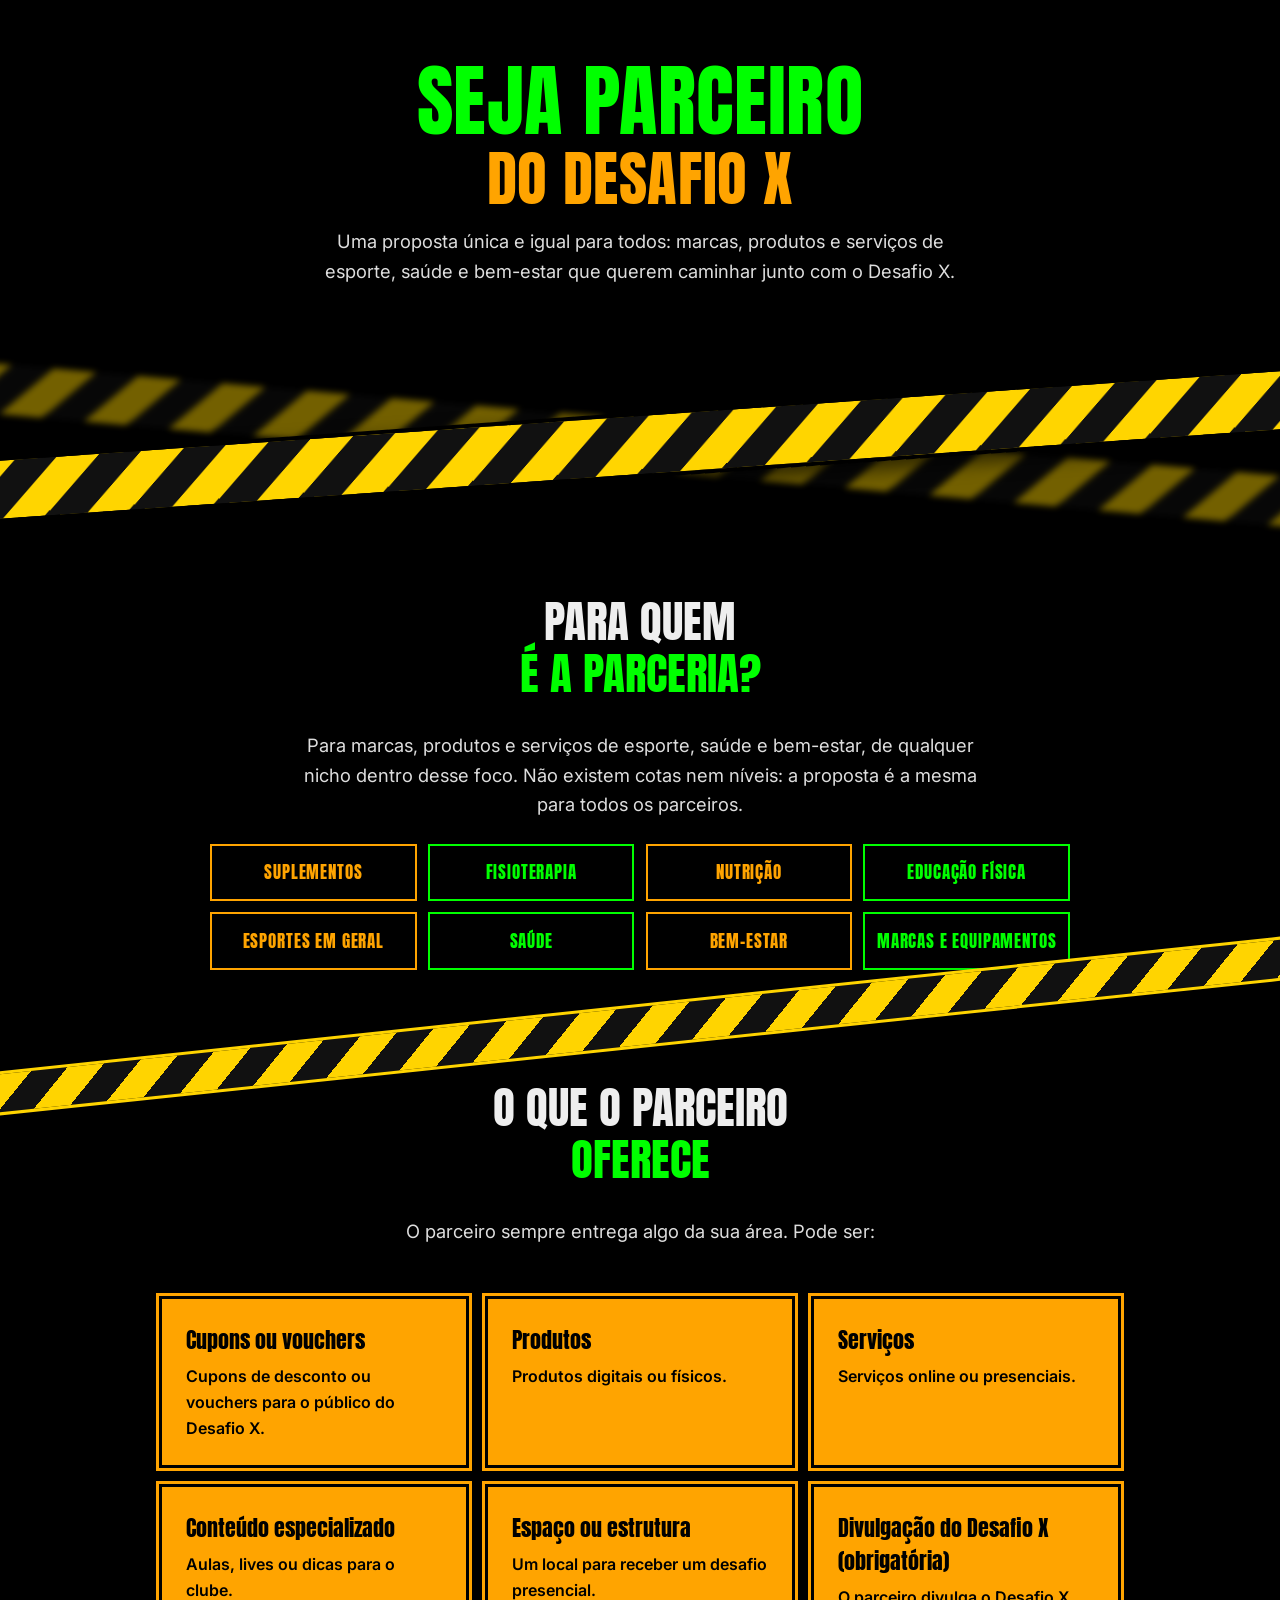
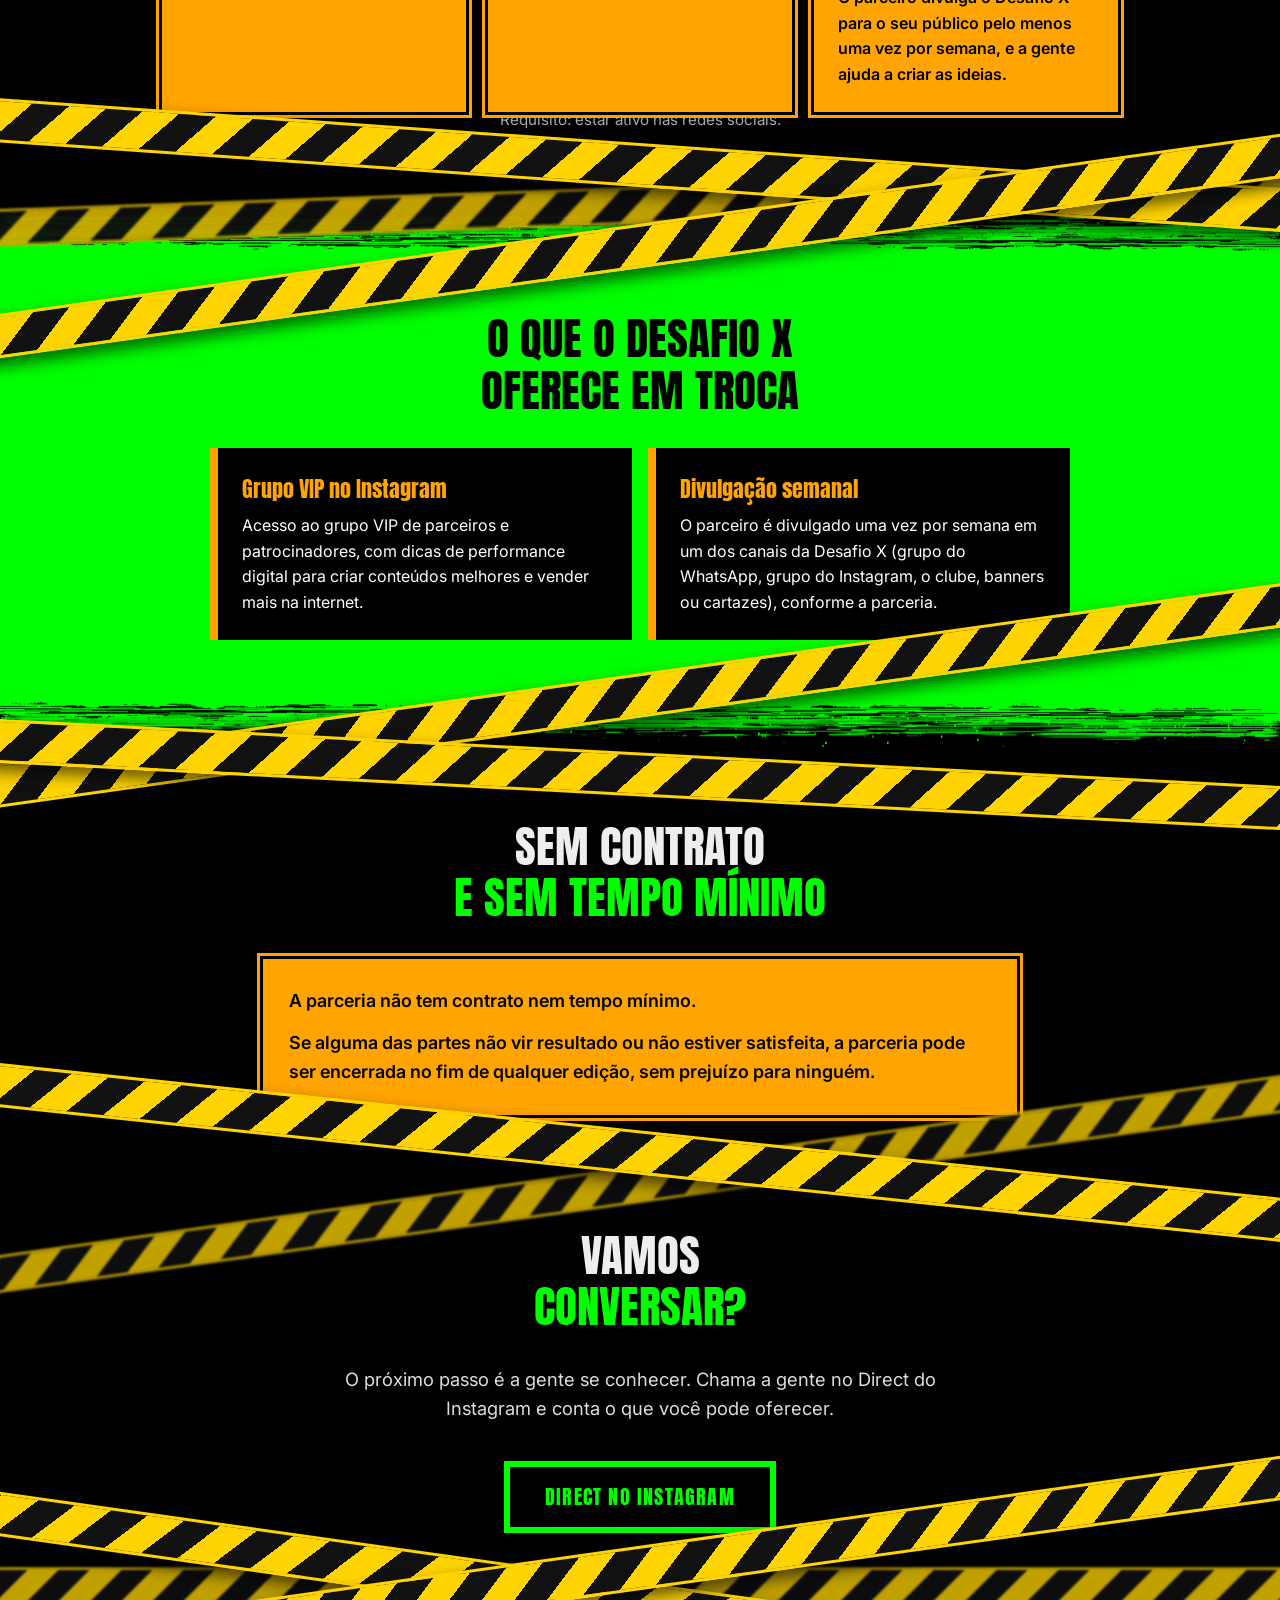
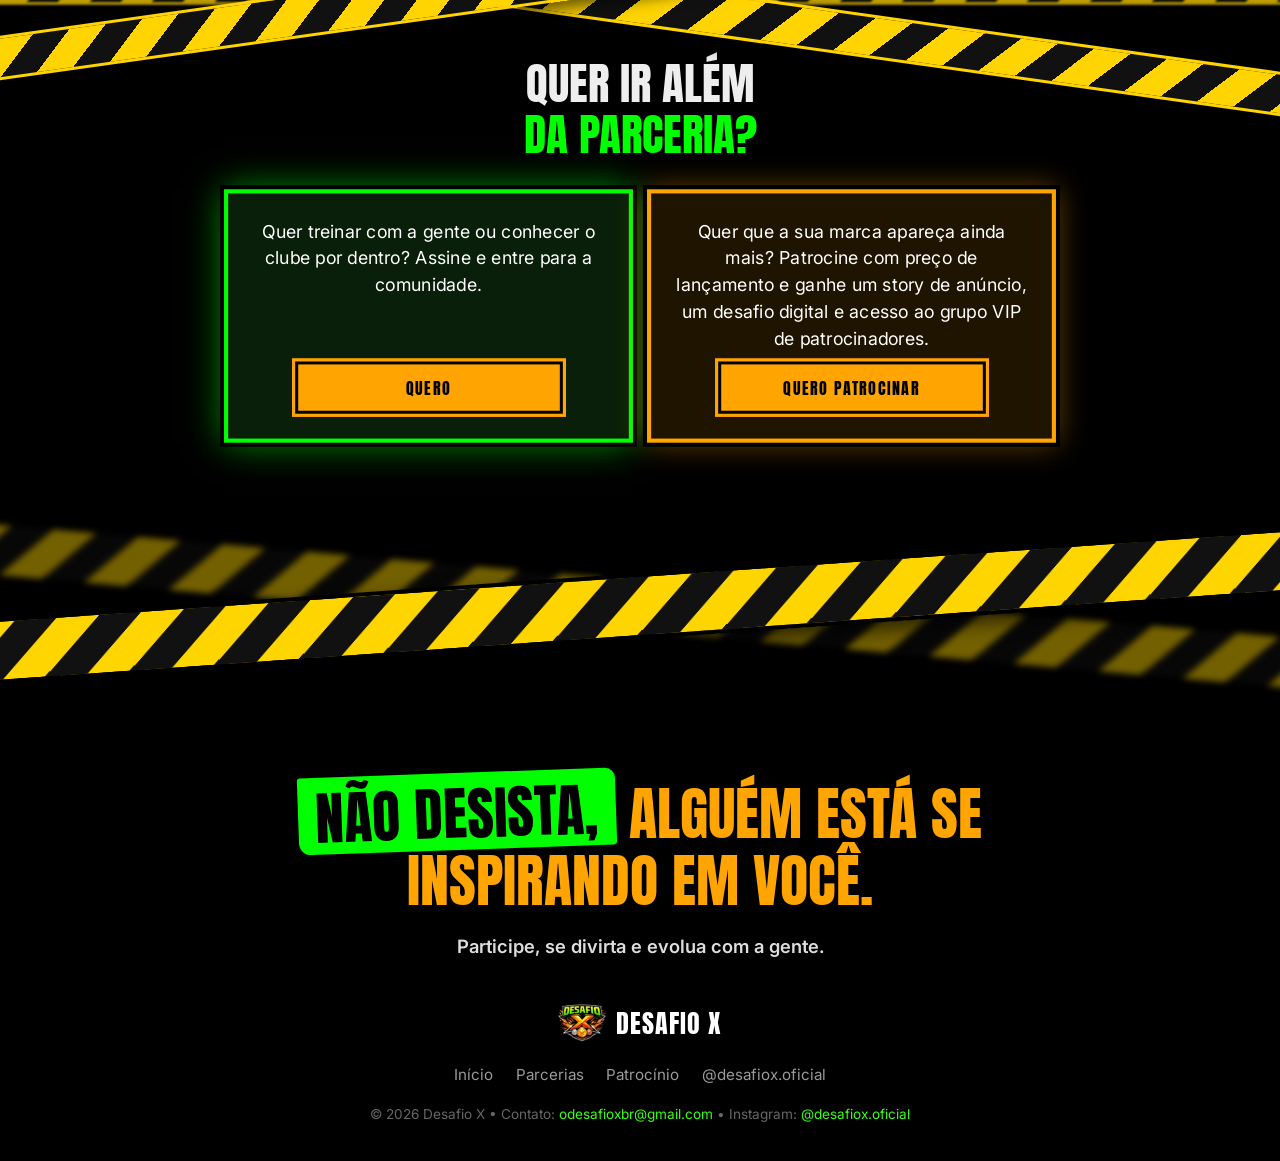
==== parcerias.html @ 212e73de "Replace the Desafio X site with the approved hub. Swap the landing page, parcerias, patrocinio, blog" ====
<!doctype html>
<html lang="pt-BR" class="js">
<head>
<meta charset="utf-8">
<meta name="viewport" content="width=device-width,initial-scale=1">
<title>Parcerias — Desafio X</title>
  <meta name="robots" content="noindex, nofollow">
  <link rel="icon" type="image/png" href="assets/favicon.png">
  <link rel="icon" href="favicon.ico" sizes="any">
  <link rel="apple-touch-icon" href="assets/apple-touch-icon.png">
<meta name="description" content="Seja parceiro do Desafio X: marcas, produtos e serviços de esporte, saúde e bem-estar. Sem contrato e sem tempo mínimo.">
<meta property="og:title" content="Parcerias — Desafio X"><meta property="og:image" content="assets/clube-desafio-x.webp">
<meta name="theme-color" content="#000000">
<link rel="preconnect" href="https://fonts.googleapis.com"><link rel="preconnect" href="https://fonts.gstatic.com" crossorigin>
<link href="https://fonts.googleapis.com/css2?family=Anton&family=Inter:wght@400;600;800&display=swap" rel="stylesheet">
<link rel="stylesheet" href="css/style.css?v=100">
<style>
.pc-lead{font-size:1.15rem;max-width:680px;margin:0 auto 1.5rem;color:#ddd}
.pc-tags{display:grid;grid-template-columns:repeat(4,1fr);gap:.7rem;margin:1.5rem auto 0;max-width:860px;list-style:none;padding:0}@media(max-width:700px){.pc-tags{grid-template-columns:repeat(2,1fr)}}
.pc-tags li{font:400 1.05rem/1 Anton,Impact,sans-serif;text-transform:uppercase;letter-spacing:.05em;display:flex;align-items:center;justify-content:center;text-align:center;height:3.6rem;padding:0 .5rem;border:2px solid var(--o);color:var(--o)}
.pc-tags li:nth-child(even){border-color:var(--g);color:var(--g)}
.features .card p{color:#ddd}
.blk .features .card{background:#000;border:0;border-left:8px solid var(--o)}
.blk .features .card h3{color:var(--o)}.blk .features .card p{color:#fff}

.pc-box{max-width:760px;margin:0 auto;border:3px solid #000;outline:3px solid #ffa400;background:#ffa400;color:#000;font-weight:600;padding:1.8rem 1.6rem;font-size:1.12rem;text-align:left}
.pc-box p+p{margin-top:.8rem}
.pc-contato{display:flex;flex-wrap:wrap;justify-content:center;gap:1rem}
.btn.alt{background:#000;color:var(--g);outline-color:var(--g);border-color:var(--g)}
.btn.alt:hover{background:var(--g);color:#000}
.pc-mail{margin-top:1rem;color:#ccc}
.escolha.dois{grid-template-columns:repeat(2,1fr);max-width:820px;align-items:stretch;gap:1.6rem}
.escolha.dois .esc{height:100%;box-sizing:border-box}
.escolha.dois .esc:not(.destaque){border:4px solid var(--g);background:#0a1f0a;box-shadow:0 0 0 4px #000,0 0 34px rgba(0,255,0,.6);transform:scale(1.03)}
.esc p{color:#fff!important;font-size:1.08rem!important;line-height:1.5}
.esc.destaque{border:4px solid var(--o);background:#1f1400;box-shadow:0 0 0 4px #000,0 0 28px rgba(255,164,0,.45);transform:scale(1.03)}
@media(max-width:800px){.escolha.dois{grid-template-columns:1fr;grid-auto-rows:1fr}.escolha.dois .esc,.esc.destaque{transform:none}}
#parceiro .card{background:#ffa400;border:3px solid #000;outline:3px solid #ffa400}#parceiro .card h3{color:#000}#parceiro .card p{color:#000!important;font-weight:600}
.pc-req{margin-top:1.2rem;color:#aaa;font-size:.95rem}
.features.two{max-width:860px;margin:0 auto}
</style>
</head>
<body>

<main id="topo">
<section class="hero">
  <h1><span class="spray">Seja parceiro</span> <em>do Desafio X</em></h1>
  <p class="pc-lead">Uma proposta única e igual para todos: marcas, produtos e serviços de esporte, saúde e bem-estar que querem caminhar junto com o Desafio X.</p>
</section>

<div class="ribbons" aria-hidden="true">
  <div class="rib back"><div class="rib-track"></div></div>
  <div class="rib front"><div class="rib-track"></div></div>
</div>

<section id="para-quem" class="sec">
  <h2 class="graf">Para quem <b>é a parceria?</b></h2>
  <p class="pc-lead">Para marcas, produtos e serviços de esporte, saúde e bem-estar, de qualquer nicho dentro desse foco. Não existem cotas nem níveis: a proposta é a mesma para todos os parceiros.</p>
  <ul class="pc-tags"><li>Suplementos</li><li>Fisioterapia</li><li>Nutrição</li><li>Educação física</li><li>Esportes em geral</li><li>Saúde</li><li>Bem-estar</li><li>Marcas e equipamentos</li></ul>
</section>

<div class="seam s1" aria-hidden="true"><span class="tp f a"></span></div>

<section id="parceiro" class="sec">
  <h2 class="graf">O que o parceiro <b>oferece</b></h2>
  <p class="pc-lead">O parceiro sempre entrega algo da sua área. Pode ser:</p>
  <div class="features rev">
    <div class="card"><h3>Cupons ou vouchers</h3><p>Cupons de desconto ou vouchers para o público do Desafio X.</p></div>
    <div class="card"><h3>Produtos</h3><p>Produtos digitais ou físicos.</p></div>
    <div class="card"><h3>Serviços</h3><p>Serviços online ou presenciais.</p></div>
    <div class="card"><h3>Conteúdo especializado</h3><p>Aulas, lives ou dicas para o clube.</p></div>
    <div class="card"><h3>Espaço ou estrutura</h3><p>Um local para receber um desafio presencial.</p></div>
    <div class="card"><h3>Divulgação do Desafio X (obrigatória)</h3><p>O parceiro divulga o Desafio X para o seu público pelo menos uma vez por semana, e a gente ajuda a criar as ideias.</p></div>
  </div>
  <p class="pc-req">Requisito: estar ativo nas redes sociais.</p>
</section>

<div class="seam s2" aria-hidden="true"><span class="tp k c"></span><span class="tp f a"></span><span class="tp f b"></span></div>

<div class="blk blk-green">
<img class="brush" src="assets/pincel-verde-topo.webp" alt="" aria-hidden="true" width="2400" height="90">
<div class="blk-in"><section id="desafiox" class="sec">
  <h2 class="graf">O que o Desafio X <b>oferece em troca</b></h2>
  <div class="features two">
    <div class="card"><h3>Grupo VIP no Instagram</h3><p>Acesso ao grupo VIP de parceiros e patrocinadores, com dicas de performance digital para criar conteúdos melhores e vender mais na internet.</p></div>
    <div class="card"><h3>Divulgação semanal</h3><p>O parceiro é divulgado uma vez por semana em um dos canais da Desafio X (grupo do WhatsApp, grupo do Instagram, o clube, banners ou cartazes), conforme a parceria.</p></div>
  </div>
</section></div>
<img class="brush bot" src="assets/pincel-verde-base.webp" alt="" aria-hidden="true" width="2400" height="90">
</div>

<div class="seam s3" aria-hidden="true"><span class="tp f a"></span><span class="tp f b"></span></div>

<section id="duracao" class="sec">
  <h2 class="graf">Sem contrato <b>e sem tempo mínimo</b></h2>
  <div class="pc-box">
    <p>A parceria não tem contrato nem tempo mínimo.</p>
    <p>Se alguma das partes não vir resultado ou não estiver satisfeita, a parceria pode ser encerrada no fim de qualquer edição, sem prejuízo para ninguém.</p>
  </div>
</section>

<div class="seam s4" aria-hidden="true"><span class="tp k a"></span><span class="tp f a"></span></div>

<section id="contato" class="sec">
  <h2 class="graf">Vamos <b>conversar?</b></h2>
  <p class="pc-lead">O próximo passo é a gente se conhecer. Chama a gente no Direct do Instagram e conta o que você pode oferecer.</p>
  <div class="pc-contato">
    <a class="btn alt" href="https://instagram.com/desafiox.oficial" target="_blank" rel="noopener">Direct no Instagram</a>
  </div>
</section>

<div class="seam s5" aria-hidden="true"><span class="tp f a"></span><span class="tp f b"></span><span class="tp k c"></span></div>

<section class="sec final">
  <h2 class="graf">Quer ir além <b>da parceria?</b></h2>
  <div class="escolha dois">
    <div class="card esc"><p>Quer treinar com a gente ou conhecer o clube por dentro? Assine e entre para a comunidade.</p><a class="btn quero-abrir" href="https://pay.kiwify.com.br/g9sPenn" aria-haspopup="dialog">Quero</a></div>
    <div class="card esc destaque"><p>Quer que a sua marca apareça ainda mais? Patrocine com preço de lançamento e ganhe um story de anúncio, um desafio digital e acesso ao grupo VIP de patrocinadores.</p><a class="btn" href="patrocinio.html">Quero patrocinar</a></div>
  </div>
</section>
</main>
<div class="ribbons rod-rib" aria-hidden="true">
  <div class="rib back"><div class="rib-track"></div></div>
  <div class="rib front"><div class="rib-track"></div></div>
</div>
<footer class="rod">
  <p class="rod-frase"><span class="rod-pincel">Não desista,</span> <em>alguém está se inspirando em você.</em></p>
  <p class="rod-sub">Participe, se divirta e evolua com a gente.</p>
  <div class="rod-marca"><img src="assets/favicon.png" alt="" width="48" height="48"><b>Desafio X</b></div>
  <nav class="rod-links" aria-label="Links do rodapé">
    <a href="index.html">Início</a>
    <a href="parcerias.html">Parcerias</a>
    <a href="patrocinio.html">Patrocínio</a>
    <a href="https://instagram.com/desafiox.oficial" target="_blank" rel="noopener">@desafiox.oficial</a>
  </nav>
  <p class="rod-copy">© 2026 Desafio X • Contato: <a href="mailto:odesafioxbr@gmail.com">odesafioxbr@gmail.com</a> • Instagram: <a href="https://www.instagram.com/desafiox.oficial/" target="_blank" rel="noopener">@desafiox.oficial</a></p>
</footer>
<script src="js/neon.js?v=95" defer></script>
<script src="js/fitas.js?v=95" defer></script>
<script src="js/quero.js" defer></script>
</body></html>
---- css/style.css ----
:root{--g:#00ff00;--o:#ffa400;--y:#ffd500}
*{box-sizing:border-box;margin:0;padding:0}
html{scroll-behavior:smooth}
body{background:#000;color:#eee;font:16px/1.6 Inter,system-ui,sans-serif}
a{color:var(--o)}
.hero,.sec{max-width:1000px;margin:0 auto;padding:3.5rem 1.2rem;text-align:center}
.kicker{font:1.1rem Anton,Impact,sans-serif;color:var(--o);letter-spacing:.2em;text-transform:uppercase}
h1{text-transform:uppercase;letter-spacing:.01em;font:clamp(2rem,6vw,3.8rem)/1.1 Anton,Impact,sans-serif;margin:.6rem 0 1rem}
h1 .spray{font-family:Anton,Impact,sans-serif;color:var(--g);display:block;font-size:1.3em}
h1 em{color:var(--o);font-style:normal}
.lead{font-size:1.2rem;max-width:640px;margin:0 auto 2rem;color:#ddd}
.video{position:relative;aspect-ratio:16/9;max-width:760px;margin:0 auto 2rem;border:3px solid var(--g)}
.video iframe{position:absolute;inset:0;width:100%;height:100%;border:0}
.graf{text-transform:uppercase;font:clamp(1.8rem,5vw,2.8rem)/1.15 Anton,Impact,sans-serif;margin-bottom:2rem}
.graf b{font-family:Anton,Impact,sans-serif;font-weight:400;color:var(--g);display:block}
.graf.sm{font-size:clamp(1.5rem,4vw,2.1rem);margin:3rem 0 1.5rem}.graf.sm b{color:var(--o);display:inline}
.btn{display:inline-block;background:var(--o);color:#000;font:1.25rem Anton,Impact,sans-serif;text-decoration:none;padding:.9rem 2.2rem;border:3px solid #000;outline:3px solid var(--o);text-transform:uppercase;margin:1rem 0;transition:transform .15s}
.btn:hover{transform:rotate(-1.5deg) scale(1.04);background:var(--g);outline-color:var(--g)}
.small{font-size:.9rem;color:#aaa}.center{text-align:center;margin:1rem 0}
.ph{background:var(--y);color:#000;font-weight:800;padding:0 .35em}
p.ph{display:inline-block}
.card{background:#0d0d0d;border:2px solid #2a2a2a;padding:1.5rem;text-align:left}
.steps{list-style:none;counter-reset:s;display:grid;grid-template-columns:repeat(3,1fr);gap:1rem;text-align:left}
.steps li{counter-increment:s;border:2px solid #2a2a2a;padding:1.2rem;font-weight:600;background:#0d0d0d}
.steps li::before{content:counter(s);display:block;font:2.4rem Anton,Impact,sans-serif;color:var(--o)}
.checks{list-style:none;max-width:620px;margin:0 auto;text-align:left}
.checks li{padding:.6rem 0 .6rem 2.2rem;position:relative;border-bottom:1px dashed #333;font-size:1.08rem}
.checks li::before{content:'X';position:absolute;left:0;font:1.4rem Anton,Impact,sans-serif;color:var(--g)}
.features{display:grid;grid-template-columns:repeat(3,1fr);gap:1rem}.features.two{grid-template-columns:repeat(2,1fr)}
.features h3{font:1.4rem Anton,Impact,sans-serif;color:var(--g);margin-bottom:.5rem}
.bonus{border-color:var(--o)}.bonus h3{color:var(--o)}
.plans{display:grid;grid-template-columns:repeat(2,1fr);gap:1.2rem;max-width:720px;margin:2rem auto}
.plan{text-align:center;border-color:#444}.plan.hot{border:3px solid var(--g)}
.pl{font:1.6rem Anton,Impact,sans-serif;color:var(--o)}
.big-price{font:clamp(2.6rem,7vw,3.6rem)/1.1 Anton,Impact,sans-serif;color:var(--g);margin:.4rem 0}
.inc{margin:1.5rem auto}
details{max-width:760px;margin:0 auto .7rem;border:2px solid #2a2a2a;background:#0d0d0d;text-align:left}
summary{cursor:pointer;padding:1rem 1.2rem;font-weight:800;list-style:none;position:relative;padding-right:2.5rem}
summary::after{content:'+';position:absolute;right:1rem;color:var(--o);font:1.5rem Anton}
details[open] summary::after{content:'–'}details p{padding:0 1.2rem 1rem;color:#ccc}
.final p{max-width:560px;margin:0 auto;font-size:1.15rem}
footer{text-align:center;padding:2rem;color:#777;border-top:2px solid #222}
@media(max-width:800px){.steps,.features,.features.two,.plans{grid-template-columns:1fr}.hero,.sec{padding:2.5rem 1rem}}

h1,h2,h3,.btn,.big-price,.pl{font-weight:400}
.btn{letter-spacing:.06em}
/* brush blocks */
.blk{color:#000;margin:0}
.blk .brush{display:block;width:100%;height:70px;margin-bottom:-1px}
.blk .brush.bot{margin:-1px 0 0}
.blk-orange .blk-in{background:var(--o)}
.blk-green .blk-in{background:var(--g)}
.blk .graf,.blk .graf b,.blk p,.blk .card,.blk .pl,.blk .big-price,.blk li,.blk li::before{color:#000}
.blk .card{background:transparent;border:3px solid #000}
.blk .bio img{border-color:#000}
.blk .plan.hot{background:#000}.blk .plan.hot *{color:#fff}.blk .plan.hot .big-price{color:var(--g)}
.blk .checks li{border-bottom-color:rgba(0,0,0,.35);font-weight:600}
.blk .btn{background:#000;color:var(--g);outline-color:#000}
.blk .plan.hot .btn{background:var(--g);color:#000;outline-color:var(--g)}
@media(max-width:800px){.blk .brush{height:40px}}
.hero-price{color:#ffa400;font-size:1.25rem;text-align:center;margin-top:1rem}
.hero-price s{color:#ffa400;font-weight:700}
.hero-price b{color:#00ff00;font-weight:800}

/* artes */
.arte-sec{max-width:1140px;padding-top:1.5rem;padding-bottom:1.5rem}
.arte{display:block;width:100%;max-width:1100px;height:auto;margin:0 auto}
.faixa{display:block;width:100vw;max-width:100vw;height:auto;margin:0}
html,body{overflow-x:clip}
/* botões dos planos */
.blk .plan .btn{transition:background-color .25s ease,color .25s ease,transform .15s}
.blk .plan:not(.hot) .btn{outline:3px solid var(--g);outline-offset:-9px;border-color:#000}
.blk .plan.hot .btn{outline:3px solid #000;outline-offset:-9px}
.blk .plan .btn:hover{background:#ffa400;color:#000}
.blk .plan:not(.hot) .btn:hover{outline-color:var(--g)}
.blk .plan.hot .btn:hover{outline-color:#000}
/* hero ribbons (restored from v5) */
.ribbons{position:relative;height:190px;overflow:hidden;margin-top:-1rem}
.rib{position:absolute;left:-10%;width:120%;height:58px;top:50%;margin-top:-29px;border-block:4px solid #000;overflow:hidden}
.rib.back{transform:rotate(5deg);opacity:.45;filter:blur(3px)}
.rib.front{transform:rotate(-4deg);height:66px;margin-top:-33px;box-shadow:0 8px 18px rgba(0,0,0,.6)}
.rib-track{height:100%;width:calc(100% + 120px);background:repeating-linear-gradient(-45deg,var(--y) 0 30px,#111 30px 60px);background-size:84.85px 100%;animation:run 1.6s linear infinite}
.rib.back .rib-track{animation-duration:2.6s;animation-direction:reverse}
@keyframes run{from{transform:translateX(-84.85px)}to{transform:translateX(0)}}
@media(max-width:800px){.ribbons{height:130px}.rib{height:42px;margin-top:-21px}.rib.front{height:48px;margin-top:-24px}}
@media(prefers-reduced-motion:reduce){.rib-track{animation:none!important}}

/* fitas overlay nas junções (estáticas) */
.seam{position:relative;height:0;z-index:6;pointer-events:none}
.seam .tp{position:absolute;left:-20vw;width:140vw;height:44px;top:-22px;
 background:repeating-linear-gradient(-45deg,#ffd400 0 26px,#111 26px 52px);
 border-block:3px solid #ffd400;--r:0deg;--y:0px;--s:1;transform:translateY(var(--y)) rotate(var(--r)) scale(var(--s))}
.seam .tp.f{box-shadow:0 8px 16px rgba(0,0,0,.6);z-index:2}
.seam .tp.k{--s:.85;filter:blur(1.5px) brightness(.8);opacity:.95;z-index:1}
.s1 .a{--r:-3deg}
.s2 .c{--r:-8deg}.s2 .f.a{--r:7deg}.s2 .f.b{--r:-1deg}
.s3 .a{--r:7deg}.s3 .b{--r:-7deg}
.s4 .k.a{--r:8deg}.s4 .f.a{--r:-6deg}
.s5 .a{--r:-7deg}.s5 .b{--r:6deg}.s5 .c{--r:1deg}
.s6 .k.a{--r:-1deg}.s6 .f.b{--r:8deg}.s6 .f.a{--r:-7deg}
.s7 .a{--r:-7deg}.s7 .b{--r:7deg}
.s8 .k.a{--r:-8deg}.s8 .f.a{--r:7deg}.s8 .f.b{--r:-2deg}
/* espaço livre ao redor das junções para não cobrir texto */
.hero{padding-bottom:3.5rem}
@media(max-width:800px){
 .seam .tp{height:30px;top:-15px;background-size:auto}
 .seam .tp{transform:translateY(calc(var(--y)*.6)) rotate(calc(var(--r)*1.5)) scale(var(--s))}
}
/* capa */
.capa{max-width:1100px;margin:0 auto;padding:1.5rem 1.2rem 0;line-height:0;font-size:0}
.capa img{display:block;width:100%;height:auto}
.hero{padding-top:2rem}
@media(max-width:800px){.capa{padding:0}}
.hero-title{text-transform:uppercase;letter-spacing:.01em;font:400 clamp(2rem,6vw,3.8rem)/1.1 Anton,Impact,sans-serif;margin:.6rem 0 1rem}
.hero-title .spray{color:var(--g);display:block;font-size:1.3em}.hero-title em{color:var(--o);font-style:normal}
/* faixa de pincel laranja atrás dos passos (ref_pincel_amarelo recolorida) */
.steps-wrap{position:relative;isolation:isolate;margin-top:4.5rem;margin-bottom:4.5rem}
.steps{position:relative;z-index:1}
.sec.final{padding-bottom:2.5rem}
@media(max-width:800px){.steps-wrap{margin-top:4rem;margin-bottom:4rem}}
.video video{position:absolute;inset:0;width:100%;height:100%;object-fit:contain;background:#000}
/* item 29: fitas não cobrem texto dentro das artes */
/* item 36: card Mensal sempre laranja; só o botão fica verde (hover/foco/toque) */
.blk .plan:not(.hot){background:#ffa400}
.blk .plan:not(.hot) .btn:hover,.blk .plan:not(.hot) .btn:focus-visible,.blk .plan:not(.hot) .btn:active{background:#00ff00;color:#000;outline-color:#000}
/* item 35: caixas do "Como funciona" laranja com texto preto */
.steps li{background:#ffa400;border-color:#000;color:#000}
.steps li::before{color:#000}
/* item 37: listas sem X, em cartões */
.checks{max-width:860px;display:grid;grid-template-columns:repeat(2,1fr);gap:.9rem;padding:0}
.checks.inc{grid-template-columns:repeat(3,1fr)}
.checks li,.blk .checks li{padding:1.1rem 1.2rem 1.1rem 1.4rem;border:0;border-left:6px solid var(--o);background:#111;color:#fff;font-weight:800;font-size:1.05rem;line-height:1.35;display:flex;align-items:center;box-shadow:0 6px 0 #000}
.checks li::before,.blk .checks li::before{content:none}
.blk .checks li{background:#000;color:#fff;border-left-color:var(--o);box-shadow:6px 6px 0 rgba(0,0,0,.25)}
.blk .checks li:nth-child(even){border-left-color:var(--o)}
@media(max-width:800px){.checks,.checks.inc{grid-template-columns:1fr;gap:.7rem}.checks li{font-size:1rem}}
/* item 38: player sem controles, play grande e barra de progresso */
.vplayer video{pointer-events:none;object-fit:cover}
.vplay{position:absolute;inset:0;margin:auto;width:110px;height:110px;border-radius:50%;border:5px solid #000;outline:4px solid var(--g);background:var(--o);cursor:pointer;display:grid;place-items:center;z-index:2;transition:transform .15s,background .2s;-webkit-tap-highlight-color:transparent}
.vplay svg{width:56px;height:56px;fill:#000;margin-left:8px}
.vplay:hover,.vplay:focus-visible{transform:scale(1.07);background:var(--g);outline-color:var(--o)}
.vplayer.playing .vplay{display:none}
.vbar{position:absolute;left:0;right:0;bottom:0;height:8px;background:rgba(0,0,0,.65);z-index:2}
.vbar i{display:block;height:100%;width:0;background:linear-gradient(90deg,var(--g),var(--o))}
@media(max-width:800px){.vplay{width:84px;height:84px}.vplay svg{width:42px;height:42px}.vbar{height:6px}}
/* itens 40-41: planos */
.plan .per{display:inline-block;font:800 .8rem/1 Inter,sans-serif;letter-spacing:.15em;text-transform:uppercase;padding:.3rem .6rem;margin:.4rem auto .2rem;border:2px solid currentColor}
.blk .plan:not(.hot) .per{color:#000}.blk .plan.hot .per{color:var(--g)}
.plan .pl{display:block}
.pinfo{display:grid;grid-template-columns:1fr 1fr;gap:1.2rem;max-width:860px;margin:2rem auto 0;text-align:left}
.pinfo>div{background:#000;padding:1.5rem 1.6rem;border-left:8px solid var(--o)}
.pinfo h3{font:400 1.7rem/1.1 Anton,Impact,sans-serif;text-transform:uppercase;color:var(--o);margin-bottom:.6rem}
.blk .pinfo p{color:#fff;font-size:1.05rem;line-height:1.55}
@media(max-width:800px){.pinfo{grid-template-columns:1fr}}
.hero{padding-top:3rem}
/* item 45 (revisto): prévia muda em P&B com botão de som no meio */
.vplay{inset:0;margin:0;width:auto;height:auto;border:0;outline:0;border-radius:0;background:transparent;display:block;cursor:pointer}
.vplay:hover,.vplay:focus-visible{transform:none;background:transparent}
.vplayer video{transition:filter .5s ease}
.vplayer:not(.full) video{filter:grayscale(1)}
.vplayer.full .vplay{display:none}
.vsound{position:absolute;left:50%;top:50%;translate:-50% -50%;display:flex;align-items:center;gap:.7rem;padding:.75rem 1.3rem .75rem 1rem;border-radius:999px;background:rgba(0,0,0,.55);border:2px solid rgba(0,255,0,.8);color:#fff;backdrop-filter:blur(4px);box-shadow:0 6px 20px rgba(0,0,0,.5);animation:vpf 2.4s ease-in-out infinite;transition:background .2s}
.vsound svg{width:34px;height:34px;fill:#ffa400;stroke:#ffa400;flex:none}
.vsound b{font:400 1.15rem/1 Anton,Impact,sans-serif;letter-spacing:.06em;text-transform:uppercase;white-space:nowrap}
.vplay:hover .vsound,.vplay:focus-visible .vsound{background:rgba(255,164,0,.9);color:#000}
.vplay:hover .vsound svg,.vplay:focus-visible .vsound svg{fill:#000;stroke:#000}
@keyframes vpf{0%,100%{margin-top:0}50%{margin-top:-6px}}
@media(prefers-reduced-motion:reduce){.vsound{animation:none}}
@media(max-width:800px){.vsound{padding:.5rem .9rem .5rem .7rem;gap:.45rem}.vsound svg{width:24px;height:24px}.vsound b{font-size:.9rem}}
/* itens 50-54 */
.blk .steps li{border:3px solid #000;background:#ffa400;color:#000}
.seguro{display:flex;align-items:center;justify-content:center;gap:1.6rem;max-width:960px;margin:2rem auto 0}
.seg-sel{display:flex;flex-direction:column;align-items:center;gap:.3rem;flex:none}
.seguro .escudo{width:58px;height:66px}
.blk .seg-sel b{color:#000;font:1.3rem Anton,Impact,sans-serif;text-transform:uppercase;letter-spacing:.03em;white-space:nowrap}
.blk .seguro .seg-txt{color:#000;font-weight:800;font-size:1.1rem;margin:0;white-space:nowrap}
.bandeiras{display:flex;gap:.45rem;flex:none}
.bd{background:#fff;border-radius:6px;width:62px;height:40px;display:flex;align-items:center;justify-content:center;padding:4px 6px}
.bd img{max-width:100%;max-height:100%;width:auto;height:auto;display:block}
@media(max-width:800px){.seguro{flex-direction:column;gap:1rem}.blk .seguro .seg-txt{white-space:normal;text-align:center}}
.podio{list-style:none;display:grid;grid-template-columns:repeat(4,1fr);gap:1rem;align-items:end;max-width:1000px;margin:2rem auto 0;padding:0}
.pd{display:flex;flex-direction:column;align-items:center;text-align:center}
.pd img{width:150px;height:150px;border-radius:50%;border:4px solid var(--o);display:block;margin-bottom:.6rem}
.pd.p1 img{width:180px;height:180px}
.pd .nm{font:1.35rem Anton,Impact,sans-serif;text-transform:uppercase;color:#fff;line-height:1.1}
.pd .tt{color:var(--g);font-weight:800;text-transform:uppercase;letter-spacing:.05em;font-size:.85rem;margin:.2rem 0 .7rem}
.degrau{width:100%;background:var(--o);color:#000;font:2.6rem Anton,Impact,sans-serif;display:flex;align-items:flex-start;justify-content:center;padding-top:.6rem;border:3px solid #000;outline:3px solid var(--o)}
.p1 .degrau{height:210px;background:var(--g);outline-color:var(--g)}.p2 .degrau{height:160px}.p3 .degrau{height:120px}.p4 .degrau{height:85px}
@media(max-width:800px){.podio{grid-template-columns:1fr;max-width:340px}.pd.p1{order:-1}.pd.p2{order:0}.pd.p3{order:1}.pd.p4{order:2}.degrau,.p1 .degrau,.p2 .degrau,.p3 .degrau,.p4 .degrau{height:auto;padding:.3rem 0;font-size:2rem}}
.quem{display:grid;grid-template-columns:minmax(0,.8fr) minmax(0,1.2fr);gap:1.4rem;align-items:center;max-width:1000px;margin:0 auto}
.quem img{width:100%;height:auto;display:block;border:4px solid var(--o)}
.quem .card{border:0;background:#0d0d0d}.quem .card h3{font:1.6rem Anton,Impact,sans-serif;color:var(--g);margin-bottom:.6rem}.quem .card p{font-size:1.08rem;line-height:1.6;color:#ddd}
@media(max-width:800px){.quem{grid-template-columns:1fr}}
.escolha{display:grid;grid-template-columns:repeat(3,1fr);gap:1rem;max-width:1000px;margin:2rem auto 0}
.esc{display:flex;flex-direction:column;align-items:center;text-align:center;gap:.6rem;border:3px solid var(--g);background:#0f1f0f}
.esc h3{font:1.4rem Anton,Impact,sans-serif;text-transform:uppercase;color:var(--g)}.esc p{font-size:1rem!important;color:#ccc;flex:1}
.esc .btn{white-space:nowrap;font-size:clamp(.85rem,1.3vw,1rem);height:3.2rem;display:inline-flex;align-items:center;justify-content:center;padding:0 1.1rem;margin:0;width:100%;max-width:260px}
@media(max-width:800px){.escolha{grid-template-columns:1fr}}
.bd:last-child{width:84px}

/* item 79: cartões escuros sobre fundo escuro viram laranja */
#clube .card,.quem .card{background:#ffa400;border:3px solid #000;outline:3px solid #ffa400}
#clube .card h3,.quem .card h3{color:#000}#clube .card p,.quem .card p{color:#000;font-weight:600}
.checks li{background:#ffa400!important;color:#000!important;border:3px solid #000!important;outline:3px solid #ffa400;box-shadow:none!important}

/* item 80: rodapé em HTML */
.rod-rib{margin-top:2rem}footer.rod{padding-top:2.5rem}
footer.rod{background:#000;border-top:0;color:#ccc;padding:4.5rem 1.2rem 2.2rem;text-align:center;position:relative;overflow:hidden}
.rod-frase{position:relative;font:400 clamp(2rem,5.2vw,3.6rem)/1.08 Anton,Impact,sans-serif;text-transform:uppercase;color:#fff;max-width:900px;margin:0 auto}
.rod-frase em{font-style:normal;color:var(--o)}
.rod-pincel{display:inline-block;color:#000;background:var(--g);padding:.18em .3em .08em;transform:rotate(-2deg);border-radius:3px 10px 4px 12px}
.rod-sub{position:relative;margin:1.2rem auto 0;font-size:1.15rem;color:#ddd;font-weight:600}
.rod-marca{position:relative;display:flex;align-items:center;justify-content:center;gap:.6rem;margin:2.4rem 0 1rem}
.rod-marca img{width:48px;height:48px;display:block}
.rod-marca b{font:400 1.6rem Anton,Impact,sans-serif;text-transform:uppercase;color:#fff;letter-spacing:.04em}
.rod-links{position:relative;display:flex;flex-wrap:wrap;justify-content:center;gap:.4rem 1.4rem;font-size:.95rem}
.rod-links a{color:#999;text-decoration:none}.rod-links a:hover{color:var(--g)}
.rod-copy{position:relative;margin-top:1rem;color:#666;font-size:.85rem}
/* item 83: caixas do desafio de 15 dias com borda preta interna (mesmo estilo de Para quem é / Clube) */
.steps li,.blk .steps li{background:#ffa400;border:3px solid #000;outline:3px solid #ffa400;color:#000}

/* item 87: depoimentos flutuantes */
.deps{display:grid;grid-template-columns:repeat(3,1fr);gap:1.4rem;max-width:1060px;margin:1.5rem auto 0;align-items:stretch}
.dep{position:relative;z-index:1;margin:0;background:rgba(255,255,255,.88);-webkit-backdrop-filter:blur(8px);backdrop-filter:blur(8px);border-radius:22px;padding:1.6rem 1.4rem 1.4rem;color:#000;display:flex;flex-direction:column;align-items:center;text-align:center;gap:.8rem;box-shadow:0 6px 18px rgba(0,0,0,.35);transition:transform .35s cubic-bezier(.2,.8,.2,1),box-shadow .35s;outline:none;cursor:default}
.dep img{width:96px;height:96px;border-radius:50%;border:4px solid var(--o);display:block}
.dep blockquote{margin:0;font-weight:600;font-size:1.02rem;line-height:1.5;color:#111;flex:1}
.dep figcaption{font:1.15rem Anton,Impact,sans-serif;text-transform:uppercase;color:#000;letter-spacing:.03em}
.dep:hover,.dep:active,.dep:focus,.dep:focus-visible,.dep.on{transform:translateY(-12px) scale(1.06);z-index:5;box-shadow:0 26px 50px rgba(0,0,0,.6),0 0 0 3px var(--o)}
.estrelas{display:flex;gap:.2rem;font-size:1.5rem;line-height:1}
.estrelas i{font-style:normal;color:#f5b301;text-shadow:0 0 6px rgba(255,200,40,.55);animation:cintila 2.6s ease-in-out infinite}
.estrelas i:nth-child(2){animation-delay:.25s}.estrelas i:nth-child(3){animation-delay:.5s}.estrelas i:nth-child(4){animation-delay:.75s}.estrelas i:nth-child(5){animation-delay:1s}
@keyframes cintila{0%,100%{text-shadow:0 0 4px rgba(255,200,40,.4);filter:brightness(1)}50%{text-shadow:0 0 12px rgba(255,215,60,.95),0 0 2px #fff;filter:brightness(1.25)}}
@media(prefers-reduced-motion:reduce){.estrelas i{animation:none}.dep{transition:none}}
@media(max-width:800px){.deps{grid-template-columns:1fr;max-width:420px}}
details p a{color:var(--o)}
/* item 89: depoimentos mais transparentes, quadrados e hover maior */
#feedback,.deps{overflow:visible}
.dep{background:rgba(255,255,255,.55);border-radius:7px;aspect-ratio:1/1;justify-content:center}
.dep blockquote{flex:0 0 auto;color:#000;text-shadow:0 0 2px rgba(255,255,255,.6)}
.dep:hover,.dep:active,.dep:focus,.dep:focus-visible,.dep.on{transform:translateY(-14px) scale(1.22);z-index:30;background:rgba(255,255,255,.93);box-shadow:0 34px 70px rgba(0,0,0,.75),0 0 0 3px var(--o)}
@media(max-width:800px){.dep{aspect-ratio:auto}.dep:hover,.dep:active,.dep:focus,.dep:focus-visible,.dep.on{transform:translateY(-8px) scale(1.05)}}

/* item 90: FAQ em botão com sobreposição */
.faq-btn{display:block;width:100%;max-width:760px;margin:0 auto 2.6rem;padding:1rem 1.2rem;background:#0d0d0d;border:2px solid #2a2a2a;color:#fff;font:800 1rem Inter,sans-serif;text-align:center;cursor:pointer;position:relative}
.faq-btn::after{content:'+';margin-left:.6rem;color:var(--o);font:1.4rem Anton,Impact,sans-serif;vertical-align:-2px}
.faq-btn:hover,.faq-btn:focus-visible{border-color:var(--o);outline:none}
.faq-modal{position:fixed;inset:0;z-index:1000;background:rgba(0,0,0,.78);display:flex;align-items:center;justify-content:center;padding:1rem;overscroll-behavior:contain}
.faq-modal[hidden]{display:none}
.faq-painel{position:relative;width:100%;max-width:820px;max-height:86vh;overflow-y:auto;overscroll-behavior:contain;background:#000;border:3px solid var(--o);padding:2.2rem 1.4rem 1.6rem;box-shadow:0 30px 80px rgba(0,0,0,.8);outline:none;text-align:center}
.faq-painel .graf{margin-bottom:1.2rem}
.faq-x{position:absolute;top:.4rem;right:.6rem;background:none;border:0;color:#999;font:2rem/1 Inter,sans-serif;cursor:pointer;padding:.2rem .5rem}
.faq-x:hover,.faq-x:focus-visible{color:var(--o)}
@media(max-width:800px){.faq-painel{max-height:88vh;padding:2.4rem .9rem 1.2rem}.faq-btn{margin-bottom:2rem}}
/* item 91: cartões dentro do limite, brancos parados e transparentes no hover */
.deps{max-width:1000px;width:100%;gap:1.2rem;box-sizing:border-box}
.dep{aspect-ratio:auto;min-width:0;background:#fff;-webkit-backdrop-filter:none;backdrop-filter:none;transition:transform .4s cubic-bezier(.2,.8,.2,1),background-color .4s,box-shadow .4s}
.dep blockquote{text-shadow:none}
.dep:nth-child(1){transform-origin:left center}.dep:nth-child(2){transform-origin:center center}.dep:nth-child(3){transform-origin:right center}
.dep:is(:hover,:active,:focus,:focus-visible,.on){transform:scale(1.14);z-index:30;background:rgba(255,255,255,.42);-webkit-backdrop-filter:blur(3px);backdrop-filter:blur(3px);box-shadow:0 30px 60px rgba(0,0,0,.7),0 0 0 3px var(--o)}
.dep:is(:hover,:active,:focus,:focus-visible,.on) blockquote,.dep:is(:hover,:active,:focus,:focus-visible,.on) figcaption{color:#000;text-shadow:0 0 6px rgba(255,255,255,.95),0 0 2px #fff}
.deps:has(.dep:nth-child(1):is(:hover,:focus,.on)) .dep:nth-child(2){transform:translateX(-10px) scale(.97)}
.deps:has(.dep:nth-child(1):is(:hover,:focus,.on)) .dep:nth-child(3){transform:translateX(-6px) scale(.97)}
.deps:has(.dep:nth-child(2):is(:hover,:focus,.on)) .dep:nth-child(1){transform:translateX(8px) scale(.97)}
.deps:has(.dep:nth-child(2):is(:hover,:focus,.on)) .dep:nth-child(3){transform:translateX(-8px) scale(.97)}
.deps:has(.dep:nth-child(3):is(:hover,:focus,.on)) .dep:nth-child(2){transform:translateX(10px) scale(.97)}
.deps:has(.dep:nth-child(3):is(:hover,:focus,.on)) .dep:nth-child(1){transform:translateX(6px) scale(.97)}
@media(max-width:800px){.dep:nth-child(n){transform-origin:center center}.dep:is(:hover,:active,:focus,:focus-visible,.on){transform:translateY(-6px) scale(1.04)}.deps:has(.dep:is(:hover,:focus,.on)) .dep:not(:is(:hover,:focus,.on)){transform:none}}
@media(prefers-reduced-motion:reduce){.dep{transition:none}}

/* item 92A: depoimentos em bloco laranja */
.blk-orange #feedback .graf b{color:#000}
.blk-orange .dep:is(:hover,:active,:focus,:focus-visible,.on){box-shadow:0 30px 60px rgba(0,0,0,.45),0 0 0 3px var(--g);background:rgba(255,255,255,.4)}
.blk-orange .dep:is(:hover,:active,:focus,:focus-visible,.on) blockquote,.blk-orange .dep:is(:hover,:active,:focus,:focus-visible,.on) figcaption{text-shadow:none}
.blk-orange .dep{box-shadow:0 8px 20px rgba(0,0,0,.25)}
/* item 92B: FAQ flutuante */
.faq-modal{position:fixed;inset:0;z-index:1000;display:block;overflow-y:auto;overscroll-behavior:contain;background:rgba(0,0,0,.62);-webkit-backdrop-filter:blur(10px);backdrop-filter:blur(10px);padding:0;max-height:none}
.faq-modal[hidden]{display:none}
.faq-lista{min-height:100%;box-sizing:border-box;display:flex;flex-direction:column;justify-content:center;gap:.55rem;max-width:760px;margin:0 auto;padding:3.6rem 1rem 2rem}
.faq-lista details{margin:0;max-width:none;border:1.5px solid rgba(0,255,0,.55);border-radius:999px;background:rgba(8,14,10,.72);box-shadow:0 0 14px rgba(0,255,0,.18),inset 0 0 12px rgba(0,255,0,.06);opacity:0;transform:translateY(18px);transition:opacity .45s ease,transform .45s cubic-bezier(.2,.8,.2,1),border-radius .25s,box-shadow .3s}
.faq-modal.vis .faq-lista details{opacity:1;transform:none;animation:faqFlutua 5s ease-in-out infinite;animation-delay:calc(var(--i)*-.5s)}
.faq-lista details[open]{border-radius:22px;border-color:var(--g);box-shadow:0 0 22px rgba(0,255,0,.35)}
.faq-lista summary{padding:.62rem 2.6rem .62rem 1.3rem;font-size:.98rem;color:#fff;letter-spacing:.01em}
.faq-lista summary:hover,.faq-lista summary:focus-visible{color:var(--g);outline:none}
.faq-lista summary::after{color:var(--g);top:50%;transform:translateY(-50%);font-size:1.3rem}
.faq-lista details p{padding:0 1.3rem .9rem;color:#ddd;font-size:.95rem}
@keyframes faqFlutua{0%,100%{transform:translateY(0)}50%{transform:translateY(-3px)}}
.faq-x{position:fixed;top:.8rem;right:1rem;z-index:2;background:none;border:0;color:#bbb;font:2.2rem/1 Inter,sans-serif;cursor:pointer}
.faq-x:hover,.faq-x:focus-visible{color:var(--g)}
@media(max-width:800px){.faq-lista{padding:3.4rem .8rem 1.6rem;gap:.45rem}.faq-lista summary{font-size:.9rem;padding:.55rem 2.3rem .55rem 1rem}.faq-lista details{border-radius:22px}}
@media(prefers-reduced-motion:reduce){.faq-lista details{transition:none}.faq-modal.vis .faq-lista details{animation:none}}

/* item 93: resposta abre suave */
.faq-lista details[open] p{animation:faqResp .35s ease both}
@keyframes faqResp{from{opacity:0;transform:translateY(-6px)}to{opacity:1;transform:none}}
@media(prefers-reduced-motion:reduce){.faq-lista details[open] p{animation:none}}
/* item 94: ranking digital */
.rk{display:grid;grid-template-columns:minmax(0,.8fr) minmax(0,1.4fr);gap:2rem;align-items:center;max-width:1100px;padding-top:2.5rem;padding-bottom:2.5rem}
.rk-txt{text-align:left}.rk-txt .graf{text-align:left;margin-bottom:.8rem}.rk-txt p{font-size:1.1rem;color:#ddd;max-width:360px}
.rk .podio{grid-template-columns:repeat(4,1fr);gap:.7rem;max-width:none;margin:0;align-items:end}
.rk .pd img{width:84px;height:84px;margin:0;border:3px solid var(--o);box-shadow:0 0 14px rgba(0,255,0,.45)}
.rk .pd.p1 img{width:100px;height:100px}
.holo{position:relative;display:block;border-radius:50%;margin-bottom:.5rem;animation:holoFlut 4s ease-in-out infinite;animation-delay:calc(var(--d)*-.9s)}
.holo::after{content:"";position:absolute;inset:3px;border-radius:50%;pointer-events:none;background:repeating-linear-gradient(0deg,rgba(0,255,0,.12) 0 2px,transparent 2px 5px);mix-blend-mode:screen;opacity:.7}
.holo::before{content:"";position:absolute;inset:-6px;border-radius:50%;pointer-events:none;box-shadow:0 0 18px rgba(0,255,0,.35);animation:holoPulse 3s ease-in-out infinite}
.holo img[src*="rk-riuzaky"],.holo img[src*="rk-marcos"]{filter:contrast(1.22) saturate(1.1) brightness(1.04) drop-shadow(0 6px 12px rgba(0,0,0,.75))}
.holo:has(img[src*="rk-riuzaky"])::after,.holo:has(img[src*="rk-marcos"])::after{opacity:.35}
@keyframes holoFlut{0%,100%{transform:translateY(0)}50%{transform:translateY(-5px)}}
@keyframes holoPulse{0%,100%{opacity:.5}50%{opacity:1}}
.rk .pd .nm{font-size:1rem}.rk .pd .tt{font-size:.72rem;margin:.15rem 0 .5rem;color:#bbb}
.rk .degrau,.rk .p1 .degrau{background:rgba(0,255,0,.04);border:2px solid var(--g);outline:0;border-radius:6px;box-shadow:0 0 14px rgba(0,255,0,.35),inset 0 0 12px rgba(0,255,0,.12);color:var(--g);font-size:1.7rem;align-items:center;padding:0;text-shadow:0 0 8px rgba(0,255,0,.8);transform-origin:bottom}
.rk .p1 .degrau{height:74px}.rk .p2 .degrau{height:58px}.rk .p3 .degrau{height:46px}.rk .p4 .degrau{height:36px}
.rk .podio.rev .degrau{transform:scaleY(0);transition:transform .7s cubic-bezier(.2,.8,.2,1);transition-delay:calc(var(--d)*.08s)}
.rk .podio.rev .holo{opacity:0;translate:0 30px;transition:opacity .6s ease .75s,translate .6s cubic-bezier(.2,.8,.2,1) .75s}
.rk .podio.rev .nm,.rk .podio.rev .tt{opacity:0;transition:opacity .6s ease 1.4s}
.rk .podio.rev.on .degrau{transform:none}.rk .podio.rev.on .holo{opacity:1;translate:0 0}.rk .podio.rev.on .nm,.rk .podio.rev.on .tt{opacity:1}
@media(max-width:800px){
 .rk{grid-template-columns:1fr;gap:1.2rem}.rk-txt,.rk-txt .graf{text-align:center}.rk-txt p{margin:0 auto}
 .rk .podio{grid-template-columns:repeat(4,1fr);gap:.35rem;max-width:none}
 .rk .pd.p1,.rk .pd.p2,.rk .pd.p3,.rk .pd.p4{order:0}
 .rk .pd img{width:58px;height:58px;border-width:2px}.rk .pd.p1 img{width:66px;height:66px}
 .rk .pd .nm{font-size:.72rem}.rk .pd .tt{font-size:.56rem;letter-spacing:.02em}
 .rk .degrau,.rk .p1 .degrau,.rk .p2 .degrau,.rk .p3 .degrau,.rk .p4 .degrau{font-size:1.15rem;padding:0}
 .rk .p1 .degrau{height:56px}.rk .p2 .degrau{height:44px}.rk .p3 .degrau{height:34px}.rk .p4 .degrau{height:26px}
}
/* item 94: entrada ao rolar */
.js .rev:not(.podio)>*{opacity:0;translate:0 26px;transition:opacity .6s ease,translate .6s cubic-bezier(.2,.8,.2,1)}
.js .rev:not(.podio)>*:nth-child(2){transition-delay:.08s}.js .rev:not(.podio)>*:nth-child(3){transition-delay:.16s}.js .rev:not(.podio)>*:nth-child(4){transition-delay:.24s}.js .rev:not(.podio)>*:nth-child(5){transition-delay:.32s}.js .rev:not(.podio)>*:nth-child(6){transition-delay:.4s}
.js .rev.on:not(.podio)>*{opacity:1;translate:0 0}
/* item 94: neon nos botões */
.btn{--glow:255,164,0;transition:transform .15s,box-shadow .3s,background-color .25s,color .25s}
.btn.alt,.blk .btn{--glow:0,255,0}
.btn:hover,.btn:focus-visible,.btn:active{box-shadow:0 0 16px rgba(var(--glow),.75),0 0 34px rgba(var(--glow),.35)}
.faq-btn{transition:box-shadow .3s,border-color .3s}.faq-btn:hover,.faq-btn:focus-visible,.faq-btn:active{box-shadow:0 0 16px rgba(255,164,0,.6),0 0 34px rgba(255,164,0,.25)}
.ct .btn.cota:hover,.ct .btn.cota:focus-visible,.ct .btn.cota:active{box-shadow:0 0 16px var(--c),0 0 34px var(--c)}
@media(prefers-reduced-motion:reduce){.holo,.holo::before{animation:none}.rk .podio.rev .degrau,.rk .podio.rev .holo,.rk .podio.rev .nm,.rk .podio.rev .tt,.js .rev:not(.podio)>*{transition:none;transform:none;translate:none;opacity:1}}
/* item 95: fitas medem o layout final, ignorando o estado animado das entradas */
.fit-medir .rev,.fit-medir .rev *{translate:none!important;transform:none!important;transition:none!important}
/* sobreposição Quero (mesmo estilo do FAQ) */
.quero-modal{position:fixed;inset:0;z-index:1000;display:flex;align-items:center;justify-content:center;background:rgba(0,0,0,.7);-webkit-backdrop-filter:blur(6px);backdrop-filter:blur(6px);overscroll-behavior:contain;padding:1rem}
.quero-modal[hidden]{display:none}
.quero-lista{display:flex;flex-direction:column;align-items:center;gap:1.1rem}
.quero-modal .quero-op{background:var(--g);outline-color:var(--g);margin:0;min-width:15rem;text-align:center;box-shadow:0 0 18px rgba(0,255,0,.45);opacity:0;transform:translateY(18px);transition:opacity .4s ease,transform .4s cubic-bezier(.2,.8,.2,1),box-shadow .3s}
.quero-modal.vis .quero-op{opacity:1;transform:none}
.quero-modal.vis .quero-op+.quero-op{transition-delay:.08s}
.quero-modal .quero-op:hover,.quero-modal .quero-op:focus-visible{transform:rotate(-1.5deg) scale(1.04);box-shadow:0 0 26px rgba(0,255,0,.7)}
@media(prefers-reduced-motion:reduce){.quero-modal .quero-op{transition:none}}
.pinfo .formas{list-style:none;margin:.6rem 0;padding:0;display:grid;gap:.45rem}
.pinfo .formas li{color:#fff;border-left:3px solid var(--g);padding:.35rem .7rem;background:rgba(0,255,0,.06)}
.pinfo .formas b{color:var(--g);font-family:Anton,Impact,sans-serif;font-weight:400;letter-spacing:.04em;text-transform:uppercase}
/* revisão 25/10: frase de preço, regras básicas, planos em retângulo único */
.hero-price{font-size:clamp(1.3rem,3.2vw,1.8rem);font-weight:700;line-height:1.35;max-width:820px;margin:1.4rem auto 0;color:#fff}
.hero-price b{color:#39FF14}
.plans-lead{font-size:clamp(1.15rem,2.6vw,1.5rem);font-weight:700;max-width:760px;margin:0 auto}
.regras{max-width:820px;margin:0 auto;background:#000;border:3px solid #000;outline:3px solid #FF7A00;padding:1.4rem 1.6rem;text-align:left}
.blk .regras h3{color:#39FF14;font:1.6rem Anton,Impact,sans-serif;margin:0 0 .6rem}
.blk .regras li,.blk .regras b{color:#fff}
.regras ul{margin:0;padding-left:1.2rem;display:grid;gap:.5rem}
.plans{align-items:stretch;max-width:900px}
.plan{display:flex;flex-direction:column}
.plan .pdesc{text-align:left;margin:1rem 0 1.2rem;flex:1}
.plan .pdesc h3{font:1.3rem Anton,Impact,sans-serif;margin:0 0 .5rem}
.blk .plan:not(.hot) .pdesc *{color:#000}
.blk .plan.hot .pdesc h3{color:#fff}
.plan .pdesc .formas{padding-left:1.1rem;margin:.5rem 0}
.plan>.btn{margin-top:auto;align-self:center}
@media(max-width:800px){.plans{grid-template-columns:1fr;max-width:480px}.regras{padding:1.1rem}}
/* prova social + rodapé */
.prova{text-align:center;margin:2rem auto 0;max-width:820px}
.prova-num{font:clamp(1.1rem,3vw,1.6rem)/1.3 Anton,Impact,sans-serif;letter-spacing:.02em}
.prova-num span{color:#FF7A00;margin:0 .3rem}
.prova-nota{font-size:.9rem;opacity:.75;margin-top:.3rem}
.rod-copy a{color:#39FF14;text-decoration:none}.rod-copy a:hover{text-decoration:underline}
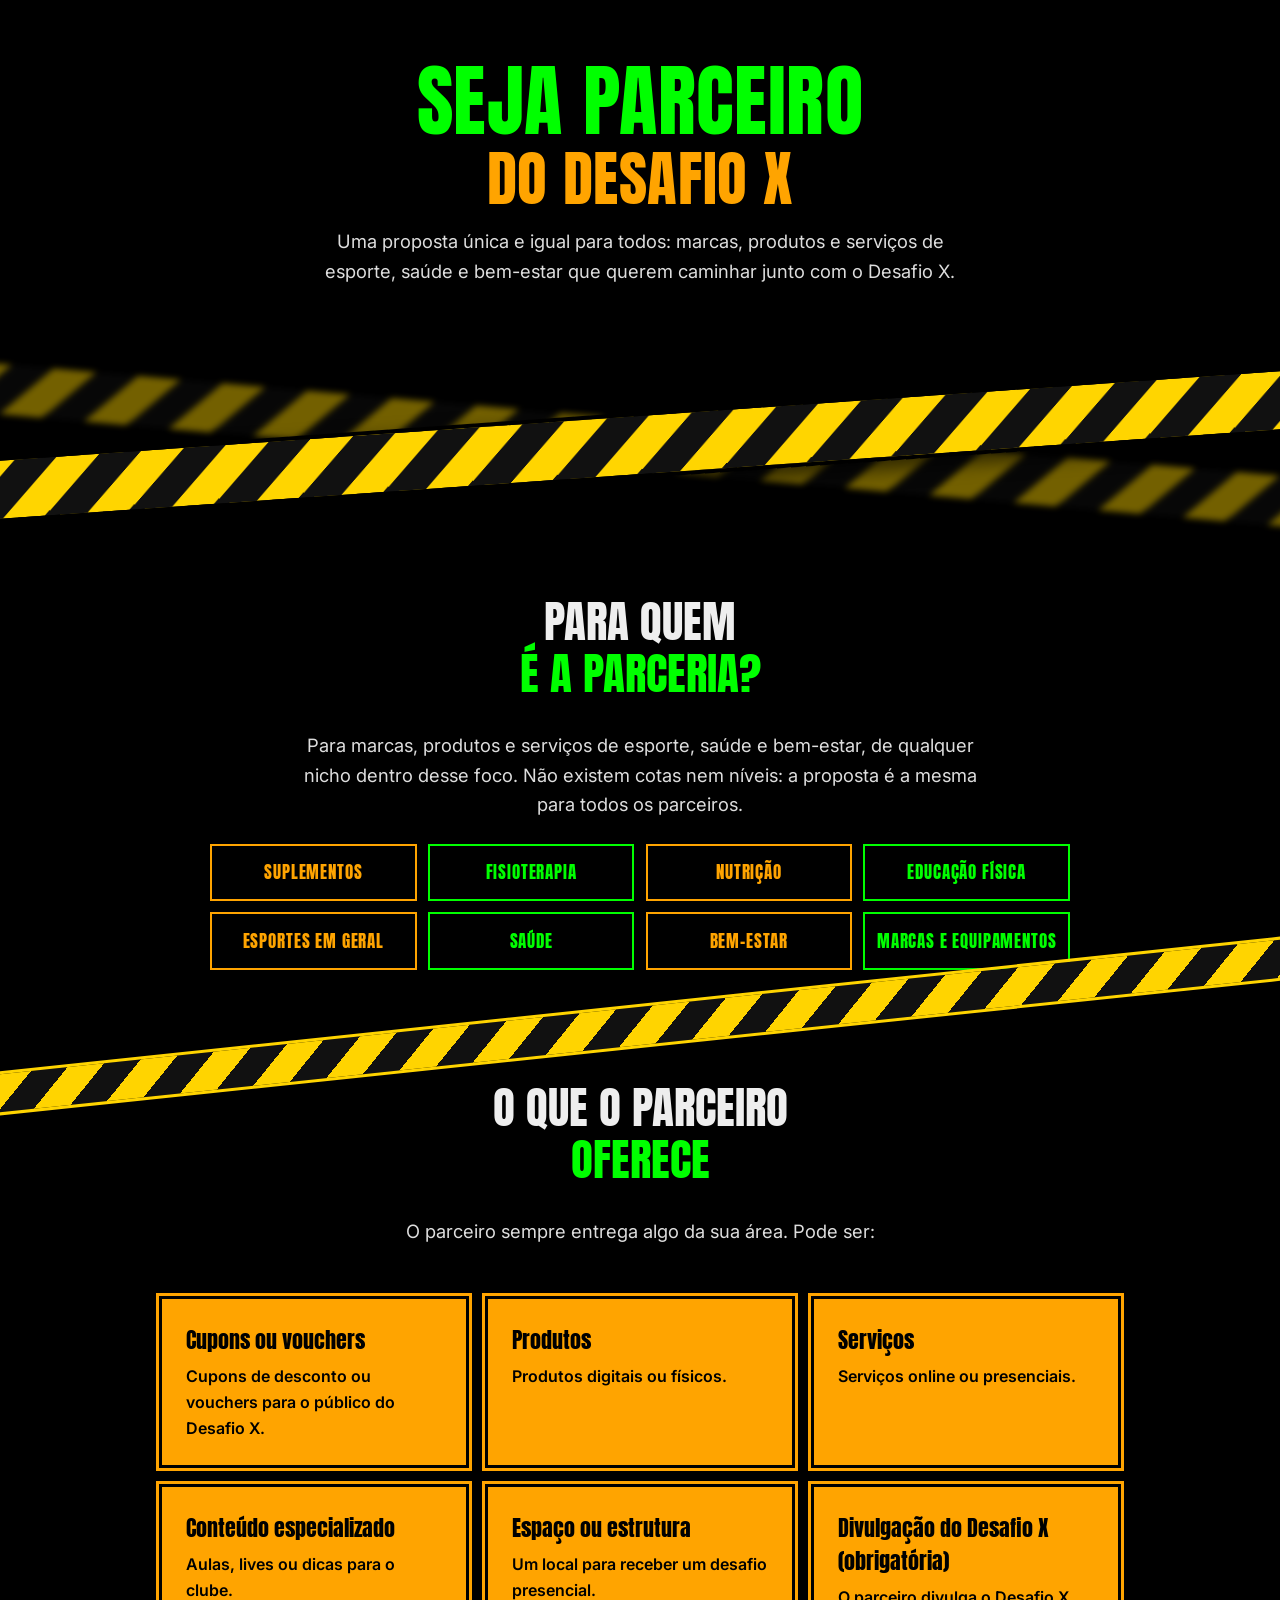
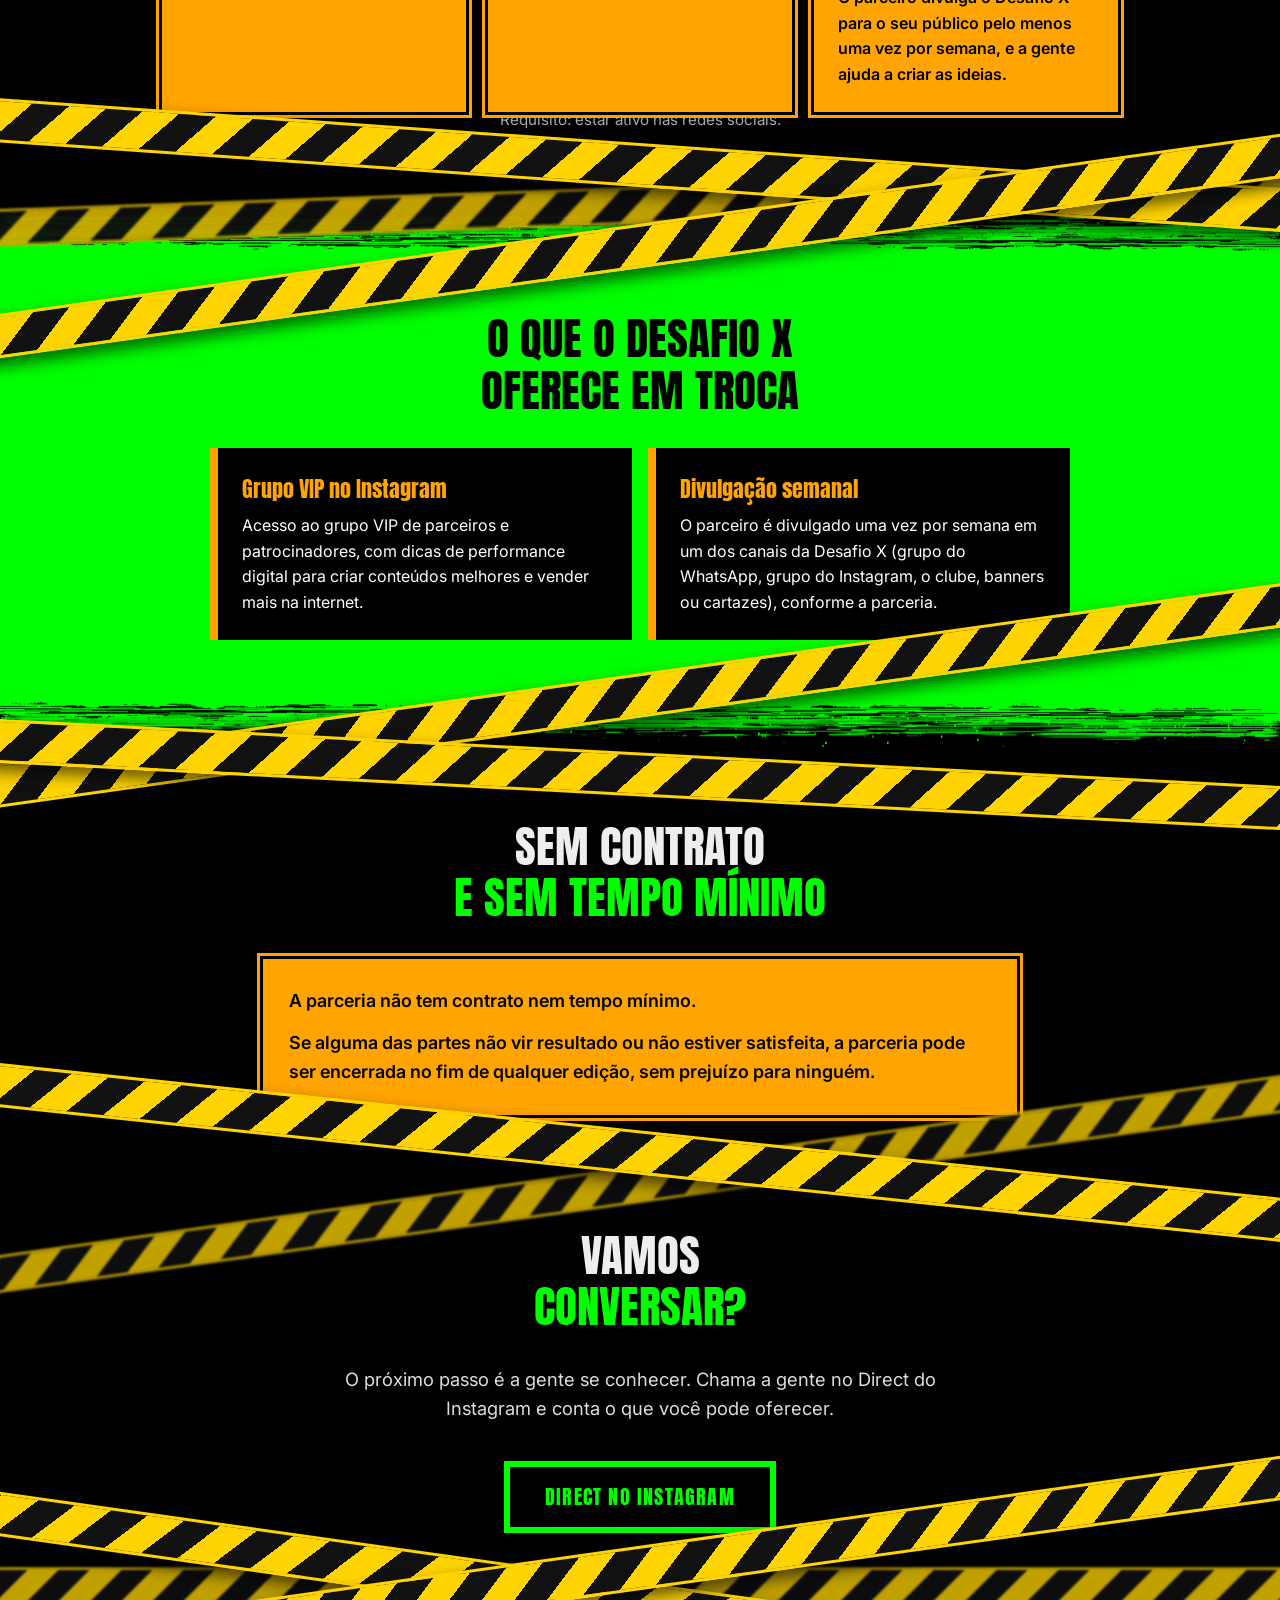
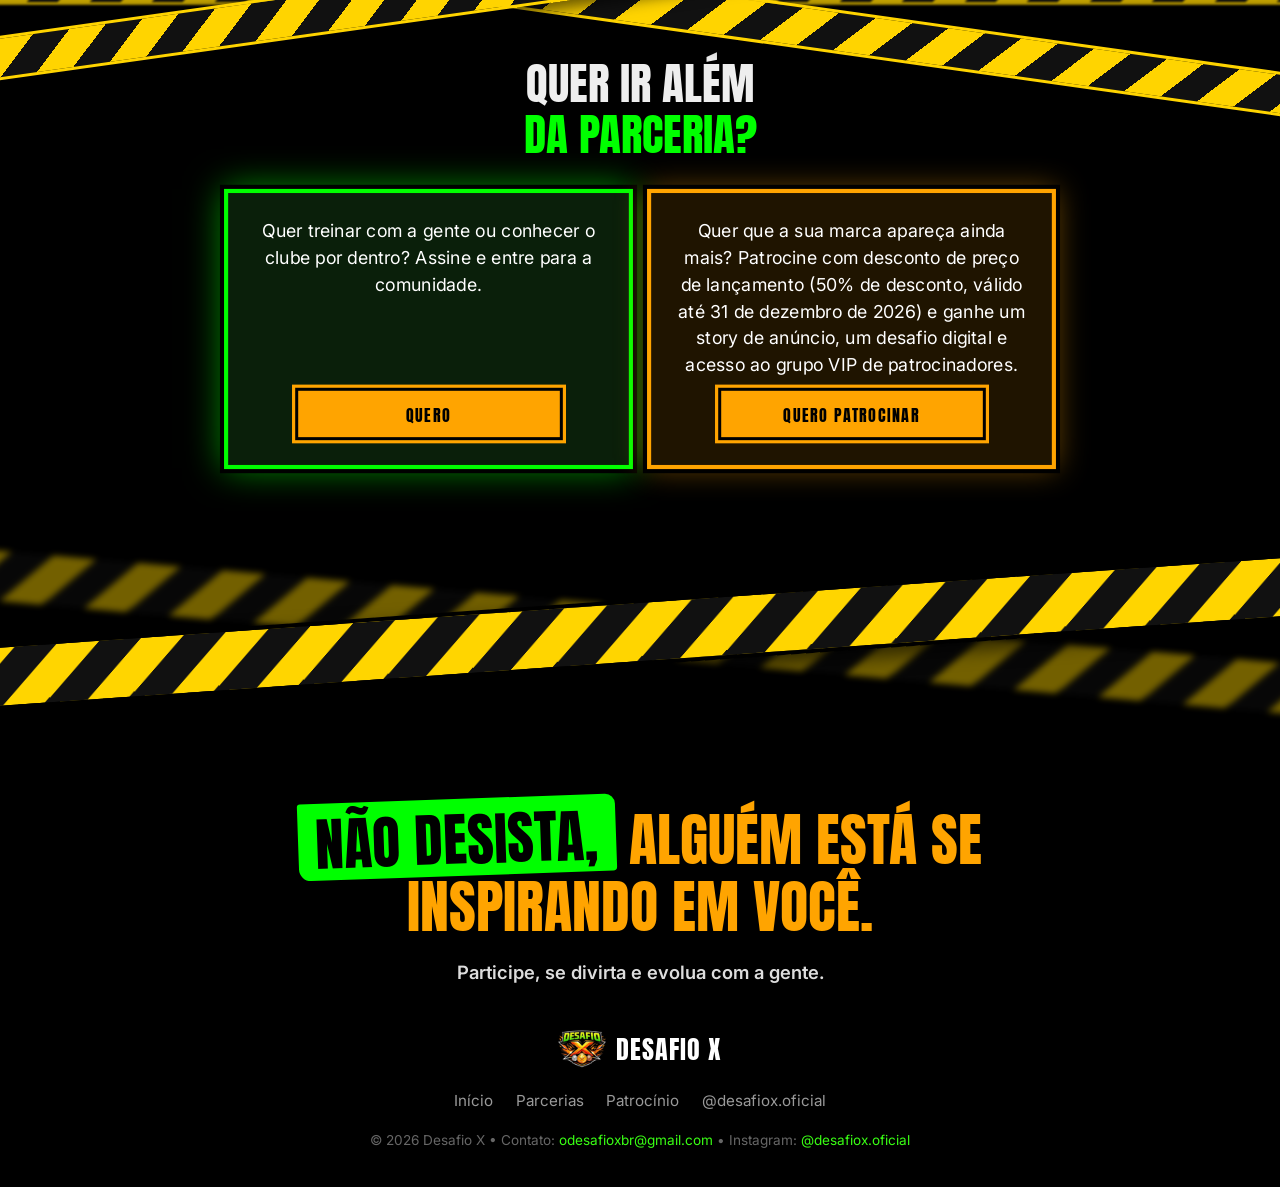
==== commit 501d139d: "Publish the countdown update for parcerias and patrocinio. Add the launch-price countdown on the spo" ====
--- a/parcerias.html
+++ b/parcerias.html
@@ -115,7 +115,7 @@
   <h2 class="graf">Quer ir além <b>da parceria?</b></h2>
   <div class="escolha dois">
     <div class="card esc"><p>Quer treinar com a gente ou conhecer o clube por dentro? Assine e entre para a comunidade.</p><a class="btn quero-abrir" href="https://pay.kiwify.com.br/g9sPenn" aria-haspopup="dialog">Quero</a></div>
-    <div class="card esc destaque"><p>Quer que a sua marca apareça ainda mais? Patrocine com preço de lançamento e ganhe um story de anúncio, um desafio digital e acesso ao grupo VIP de patrocinadores.</p><a class="btn" href="patrocinio.html">Quero patrocinar</a></div>
+    <div class="card esc destaque"><p>Quer que a sua marca apareça ainda mais? Patrocine com desconto de preço de lançamento (50% de desconto, válido até 31 de dezembro de 2026) e ganhe um story de anúncio, um desafio digital e acesso ao grupo VIP de patrocinadores.</p><a class="btn" href="patrocinio.html">Quero patrocinar</a></div>
   </div>
 </section>
 </main>
